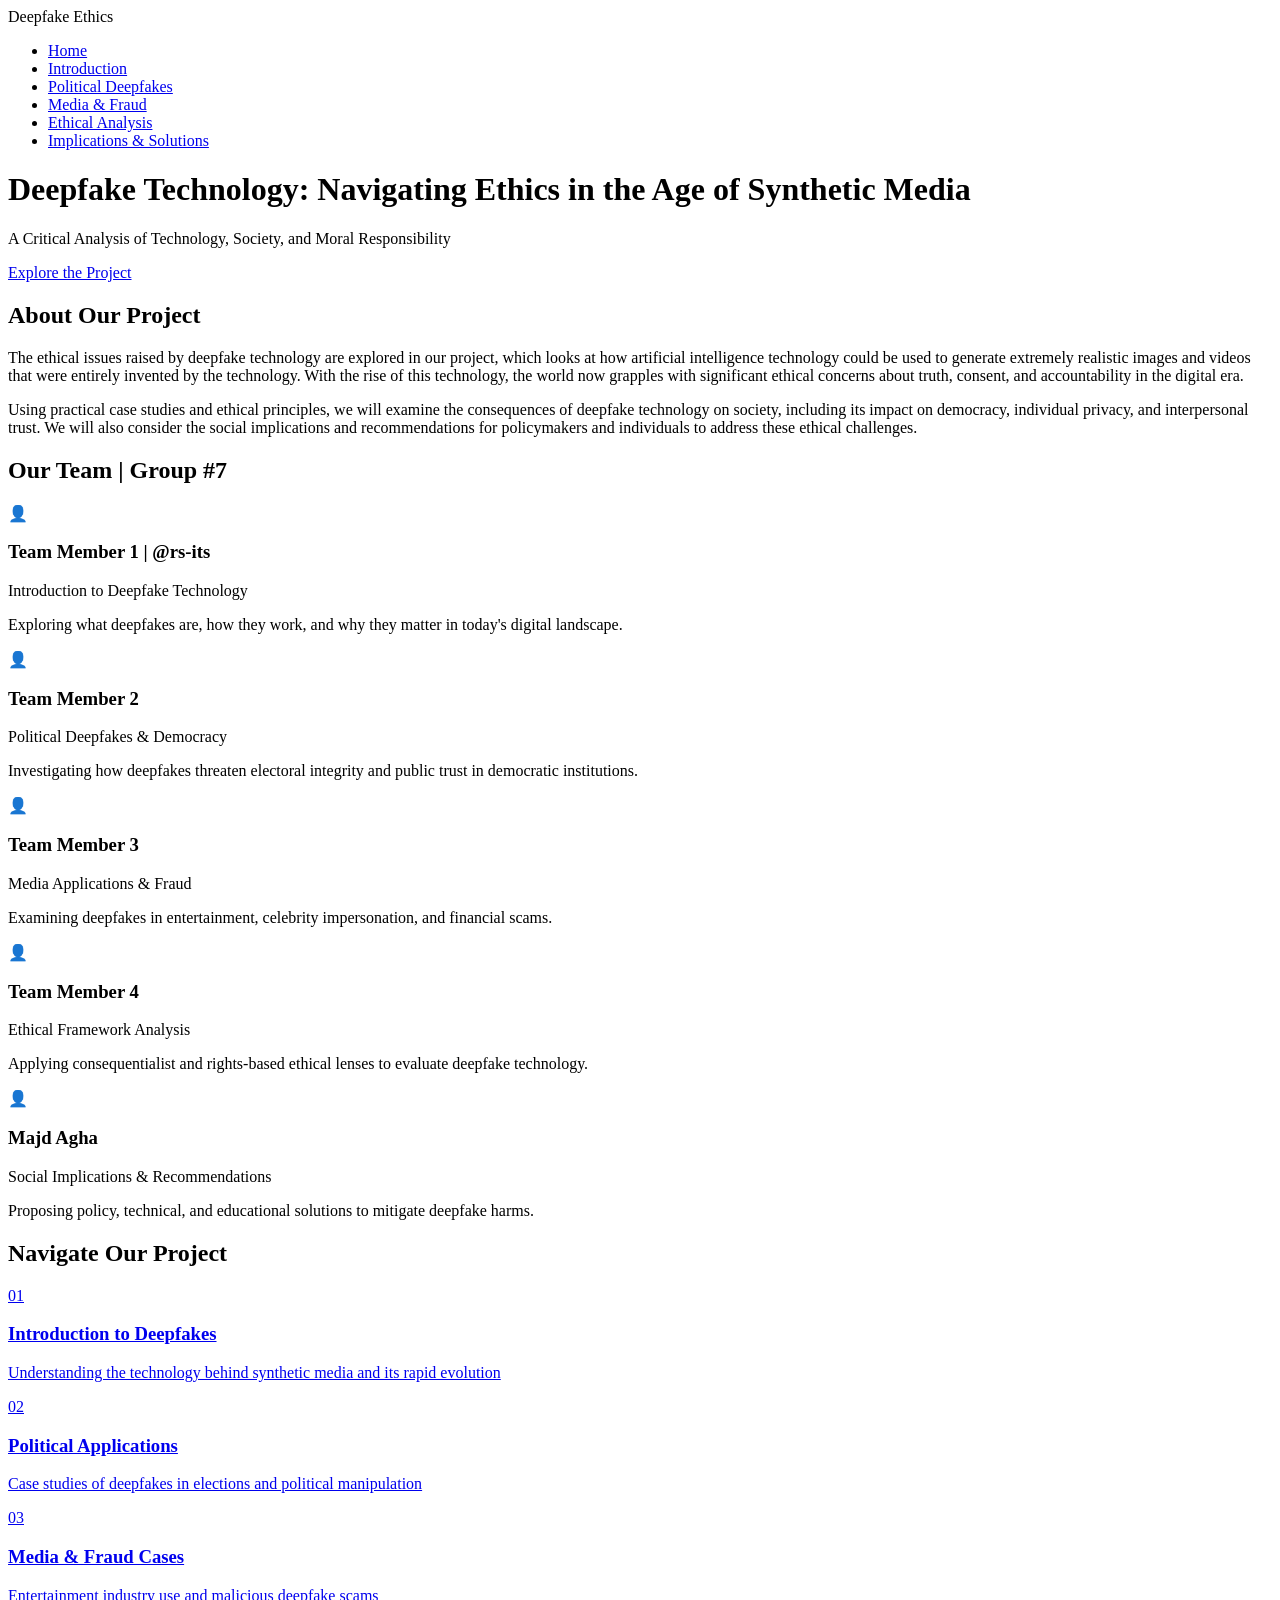
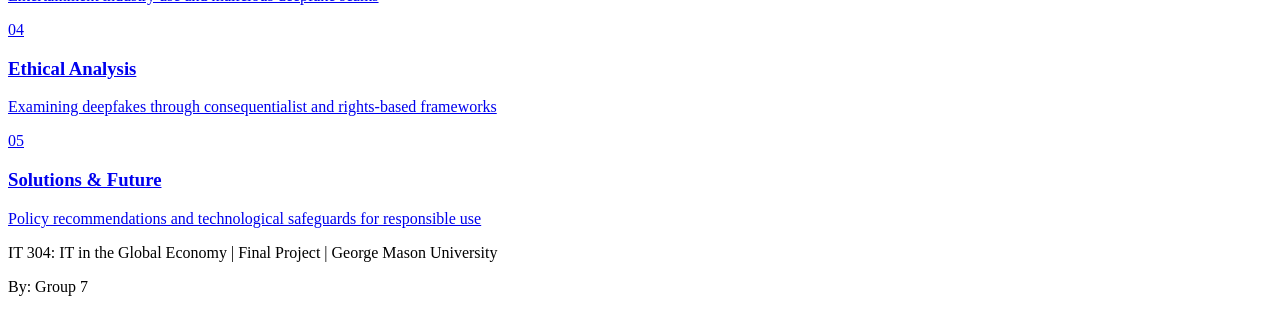
==== index.html @ 57bbc985 "Update index.html" ====
<!DOCTYPE html>
<html lang="en">
<head>
    <meta charset="UTF-8">
    <meta name="viewport" content="width=device-width, initial-scale=1.0">
    <title>Deepfake Technology: Ethics and Society | IT 304 Final Project</title>
    <link rel="stylesheet" href="styles.css">
</head>
<body>
    <nav class="navbar">
        <div class="nav-container">
            <div class="nav-logo">Deepfake Ethics</div>
            <ul class="nav-menu">
                <li><a href="index.html" class="active">Home</a></li>
                <li><a href="introduction.html">Introduction</a></li>
                <li><a href="application1.html">Political Deepfakes</a></li>
                <li><a href="application2.html">Media & Fraud</a></li>
                <li><a href="ethics.html">Ethical Analysis</a></li>
                <li><a href="recommendations.html">Implications & Solutions</a></li>
            </ul>
        </div>
    </nav>

    <div class="hero-section">
        <div class="hero-content">
            <h1>Deepfake Technology: Navigating Ethics in the Age of Synthetic Media</h1>
            <p class="hero-subtitle">A Critical Analysis of Technology, Society, and Moral Responsibility</p>
            <a href="introduction.html" class="cta-button">Explore the Project</a>
        </div>
    </div>

    <div class="container">
        <section class="about-section">
            <h2>About Our Project</h2>
            <p>The ethical issues raised by deepfake technology are explored in our project, which looks at how artificial intelligence technology could be used to generate extremely realistic images and videos that were entirely invented by the technology. With the rise of this technology, the world now grapples with significant ethical concerns about truth, consent, and accountability in the digital era.</p>
            
            <p>Using practical case studies and ethical principles, we will examine the consequences of deepfake technology on society, including its impact on democracy, individual privacy, and interpersonal trust. We will also consider the social implications and recommendations for policymakers and individuals to address these ethical challenges.</p>
        </section>

        <section class="team-section">
            <h2>Our Team | Group #7</h2>
            <div class="team-grid">
                <div class="team-member">
                    <div class="member-icon">👤</div>
                    <h3>Team Member 1 | @rs-its</h3>
                    <p class="member-role">Introduction to Deepfake Technology</p>
                    <p class="member-bio">Exploring what deepfakes are, how they work, and why they matter in today's digital landscape.</p>
                </div>

                <div class="team-member">
                    <div class="member-icon">👤</div>
                    <h3>Team Member 2</h3>
                    <p class="member-role">Political Deepfakes & Democracy</p>
                    <p class="member-bio">Investigating how deepfakes threaten electoral integrity and public trust in democratic institutions.</p>
                </div>

                <div class="team-member">
                    <div class="member-icon">👤</div>
                    <h3>Team Member 3</h3>
                    <p class="member-role">Media Applications & Fraud</p>
                    <p class="member-bio">Examining deepfakes in entertainment, celebrity impersonation, and financial scams.</p>
                </div>

                <div class="team-member">
                    <div class="member-icon">👤</div>
                    <h3>Team Member 4</h3>
                    <p class="member-role">Ethical Framework Analysis</p>
                    <p class="member-bio">Applying consequentialist and rights-based ethical lenses to evaluate deepfake technology.</p>
                </div>

                <div class="team-member">
                    <div class="member-icon">👤</div>
                    <h3>Majd Agha</h3>
                    <p class="member-role">Social Implications & Recommendations</p>
                    <p class="member-bio">Proposing policy, technical, and educational solutions to mitigate deepfake harms.</p>
                </div>
            </div>
        </section>

        <section class="navigation-section">
            <h2>Navigate Our Project</h2>
            <div class="nav-cards">
                <a href="introduction.html" class="nav-card">
                    <div class="card-number">01</div>
                    <h3>Introduction to Deepfakes</h3>
                    <p>Understanding the technology behind synthetic media and its rapid evolution</p>
                </a>

                <a href="application1.html" class="nav-card">
                    <div class="card-number">02</div>
                    <h3>Political Applications</h3>
                    <p>Case studies of deepfakes in elections and political manipulation</p>
                </a>

                <a href="application2.html" class="nav-card">
                    <div class="card-number">03</div>
                    <h3>Media & Fraud Cases</h3>
                    <p>Entertainment industry use and malicious deepfake scams</p>
                </a>

                <a href="ethics.html" class="nav-card">
                    <div class="card-number">04</div>
                    <h3>Ethical Analysis</h3>
                    <p>Examining deepfakes through consequentialist and rights-based frameworks</p>
                </a>

                <a href="recommendations.html" class="nav-card">
                    <div class="card-number">05</div>
                    <h3>Solutions & Future</h3>
                    <p>Policy recommendations and technological safeguards for responsible use</p>
                </a>
            </div>
        </section>
    </div>

    <footer>
        <p>IT 304: IT in the Global Economy | Final Project | George Mason University</p>
        <p>By: Group 7</p>
    </footer>
</body>
</html>
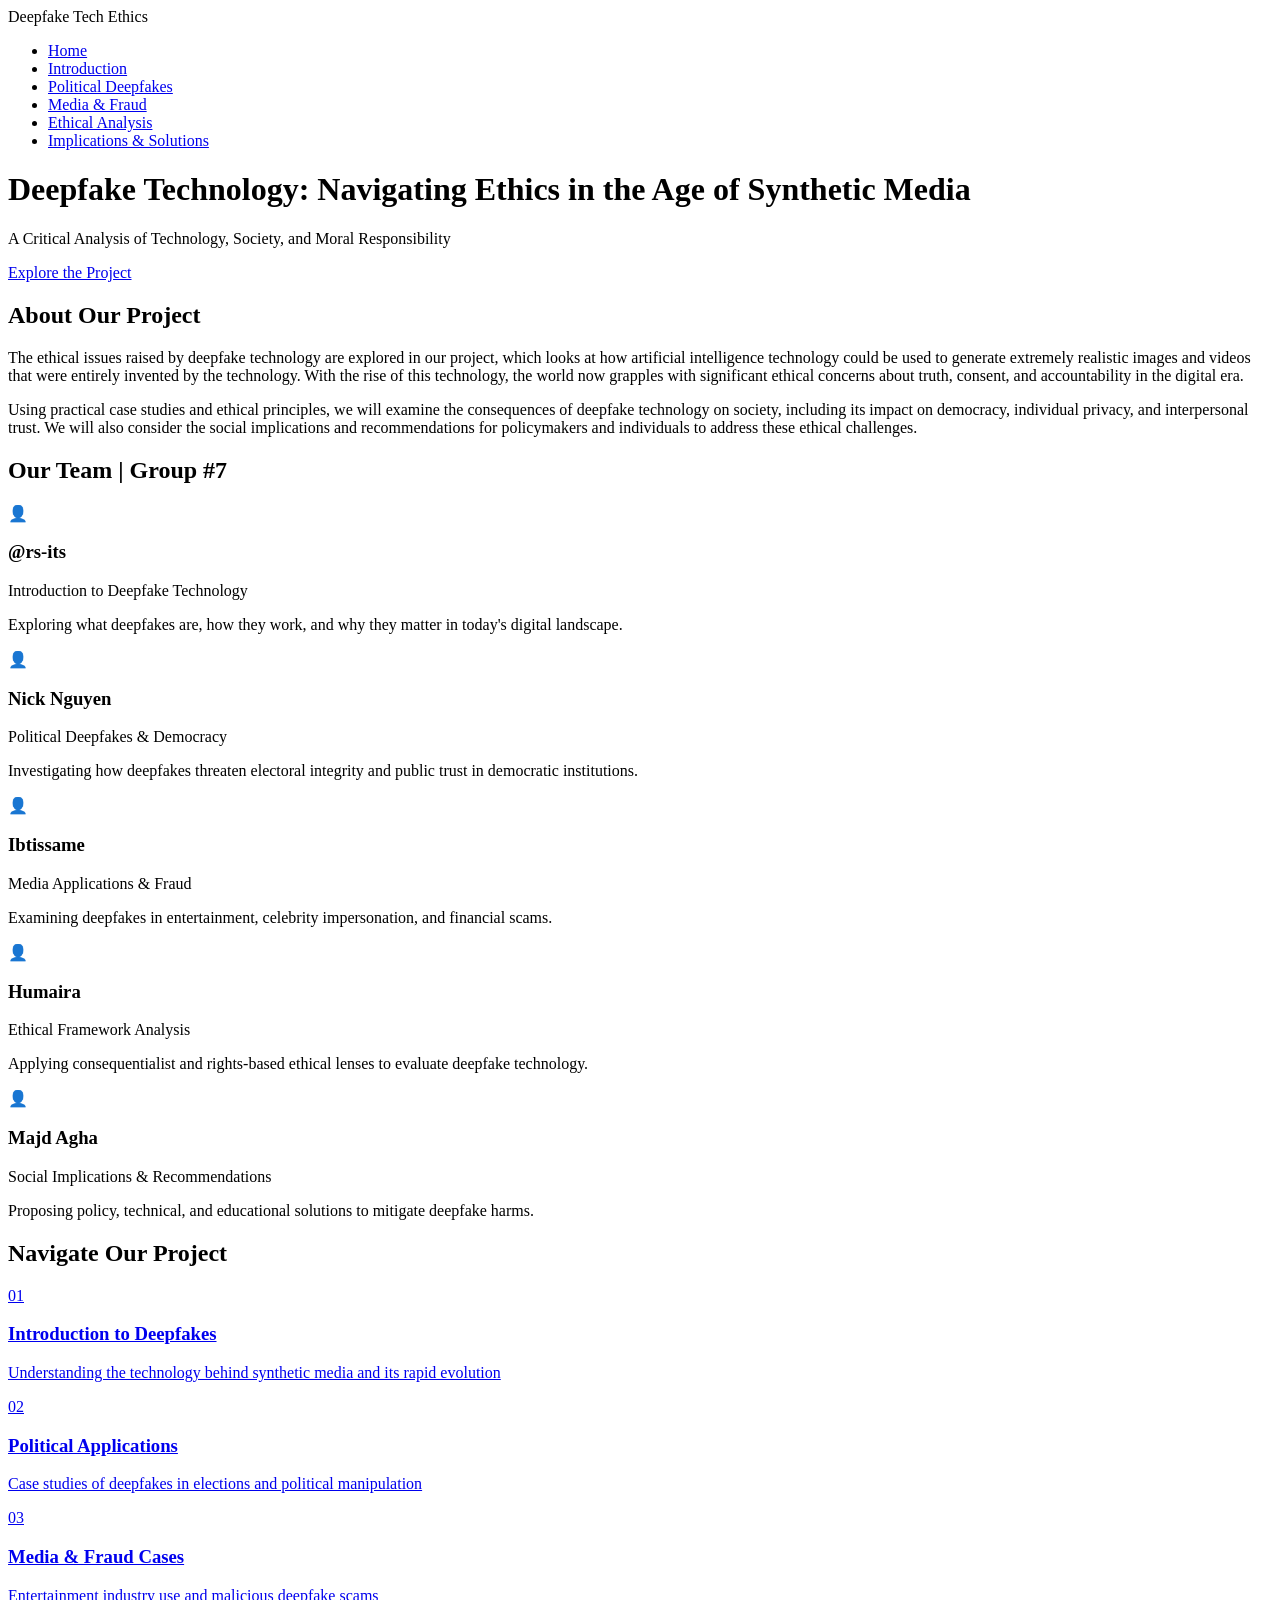
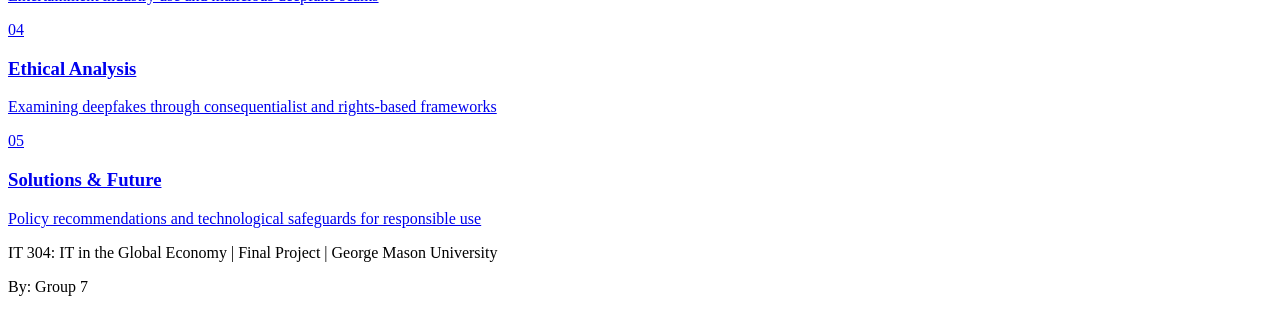
==== commit 4e1aa774: "Update index.html" ====
--- a/index.html
+++ b/index.html
@@ -9,7 +9,7 @@
 <body>
     <nav class="navbar">
         <div class="nav-container">
-            <div class="nav-logo">Deepfake Ethics</div>
+            <div class="nav-logo">Deepfake Tech Ethics</div>
             <ul class="nav-menu">
                 <li><a href="index.html" class="active">Home</a></li>
                 <li><a href="introduction.html">Introduction</a></li>
@@ -42,28 +42,28 @@
             <div class="team-grid">
                 <div class="team-member">
                     <div class="member-icon">👤</div>
-                    <h3>Team Member 1 | @rs-its</h3>
+                    <h3>@rs-its</h3>
                     <p class="member-role">Introduction to Deepfake Technology</p>
                     <p class="member-bio">Exploring what deepfakes are, how they work, and why they matter in today's digital landscape.</p>
                 </div>
 
                 <div class="team-member">
                     <div class="member-icon">👤</div>
-                    <h3>Team Member 2</h3>
+                    <h3>Nick Nguyen</h3>
                     <p class="member-role">Political Deepfakes & Democracy</p>
                     <p class="member-bio">Investigating how deepfakes threaten electoral integrity and public trust in democratic institutions.</p>
                 </div>
 
                 <div class="team-member">
                     <div class="member-icon">👤</div>
-                    <h3>Team Member 3</h3>
+                    <h3>Ibtissame</h3>
                     <p class="member-role">Media Applications & Fraud</p>
                     <p class="member-bio">Examining deepfakes in entertainment, celebrity impersonation, and financial scams.</p>
                 </div>
 
                 <div class="team-member">
                     <div class="member-icon">👤</div>
-                    <h3>Team Member 4</h3>
+                    <h3>Humaira</h3>
                     <p class="member-role">Ethical Framework Analysis</p>
                     <p class="member-bio">Applying consequentialist and rights-based ethical lenses to evaluate deepfake technology.</p>
                 </div>
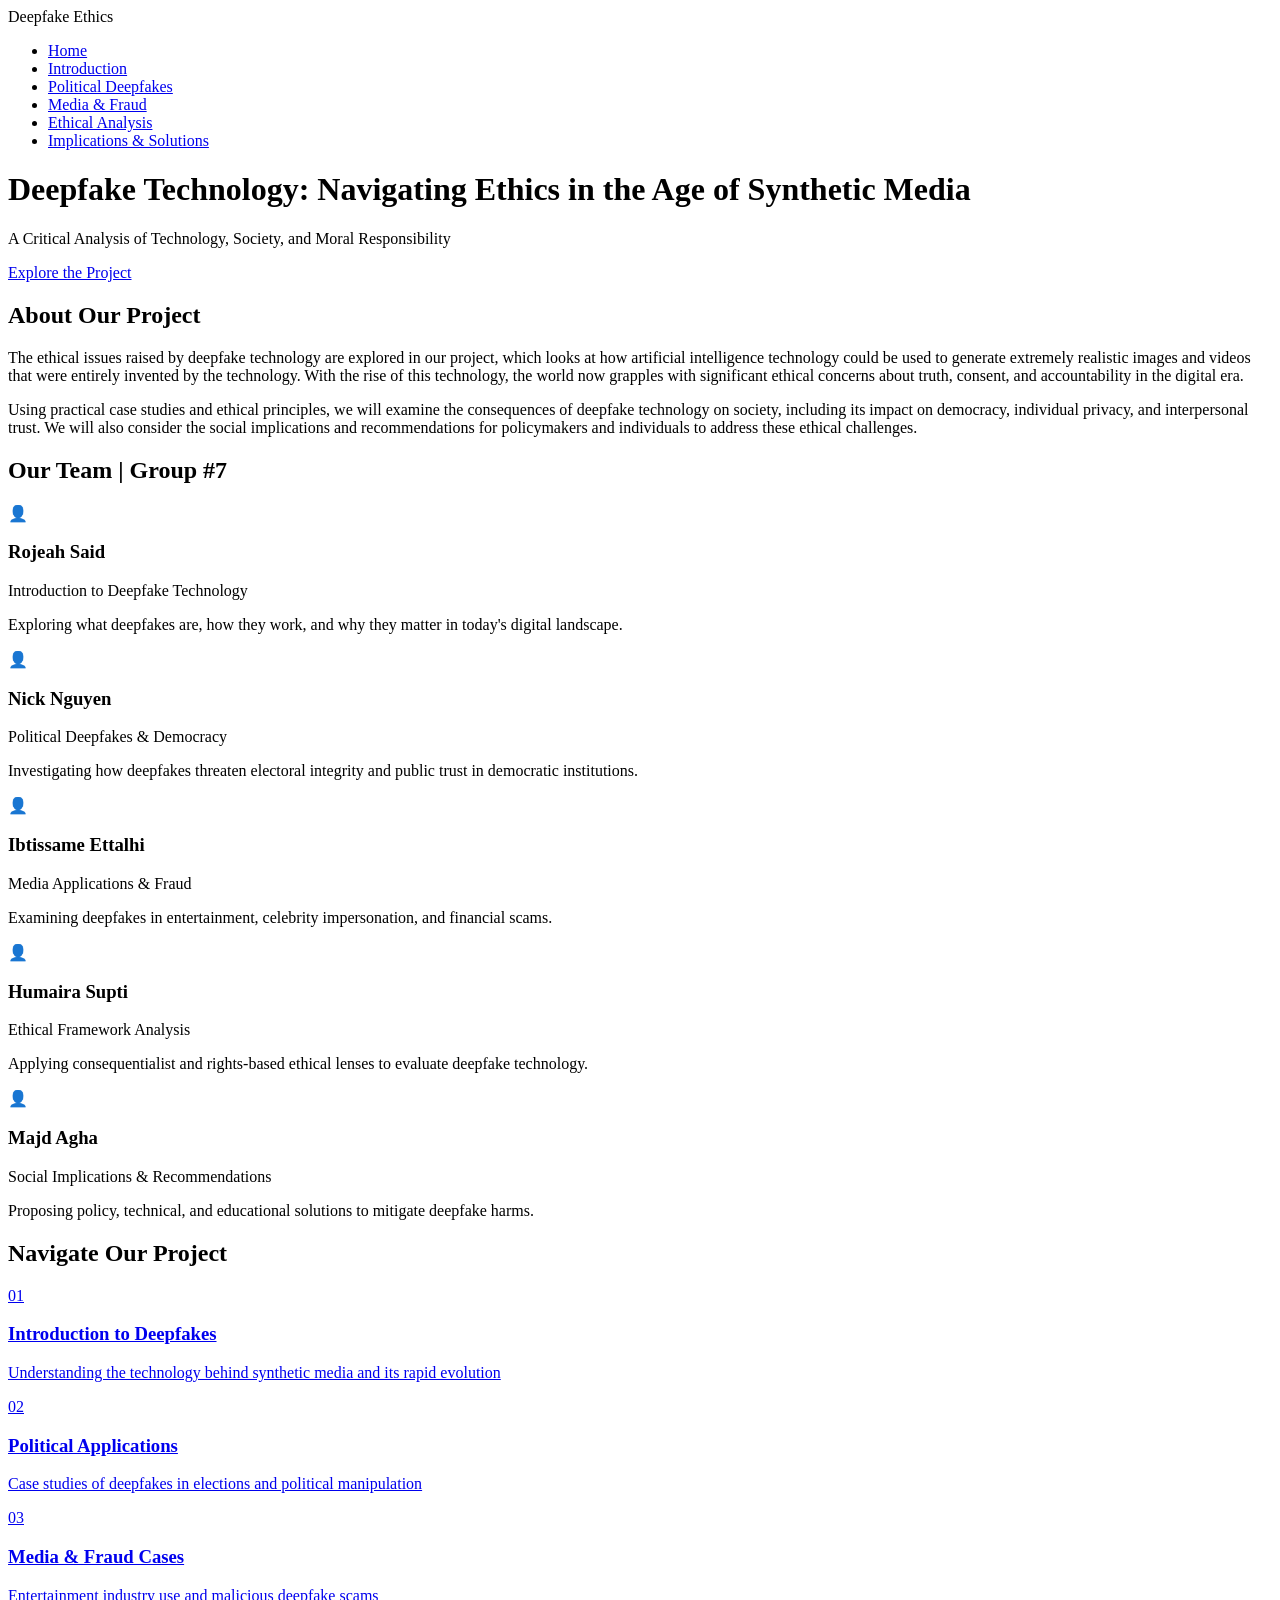
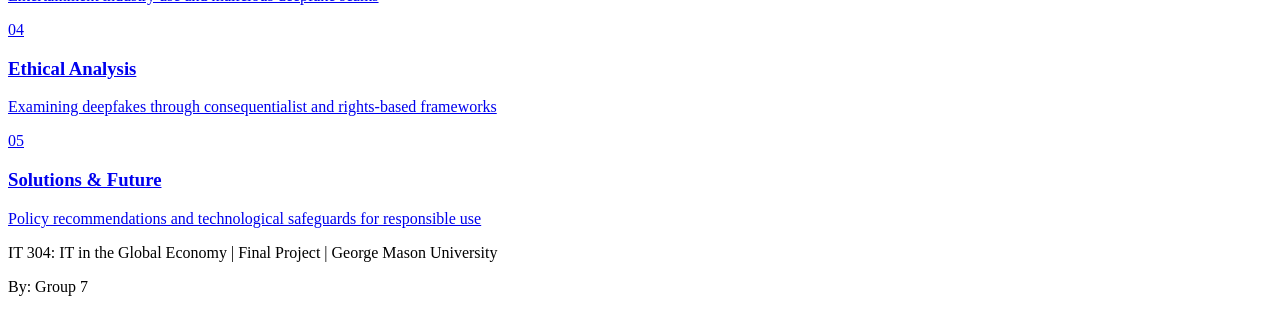
==== commit 70917820: "Update team member names in index.html" ====
--- a/index.html
+++ b/index.html
@@ -9,7 +9,7 @@
 <body>
     <nav class="navbar">
         <div class="nav-container">
-            <div class="nav-logo">Deepfake Tech Ethics</div>
+            <div class="nav-logo">Deepfake Ethics</div>
             <ul class="nav-menu">
                 <li><a href="index.html" class="active">Home</a></li>
                 <li><a href="introduction.html">Introduction</a></li>
@@ -42,7 +42,7 @@
             <div class="team-grid">
                 <div class="team-member">
                     <div class="member-icon">👤</div>
-                    <h3>@rs-its</h3>
+                    <h3>Rojeah Said</h3>
                     <p class="member-role">Introduction to Deepfake Technology</p>
                     <p class="member-bio">Exploring what deepfakes are, how they work, and why they matter in today's digital landscape.</p>
                 </div>
@@ -56,14 +56,14 @@
 
                 <div class="team-member">
                     <div class="member-icon">👤</div>
-                    <h3>Ibtissame</h3>
+                    <h3>Ibtissame Ettalhi</h3>
                     <p class="member-role">Media Applications & Fraud</p>
                     <p class="member-bio">Examining deepfakes in entertainment, celebrity impersonation, and financial scams.</p>
                 </div>
 
                 <div class="team-member">
                     <div class="member-icon">👤</div>
-                    <h3>Humaira</h3>
+                    <h3>Humaira Supti</h3>
                     <p class="member-role">Ethical Framework Analysis</p>
                     <p class="member-bio">Applying consequentialist and rights-based ethical lenses to evaluate deepfake technology.</p>
                 </div>
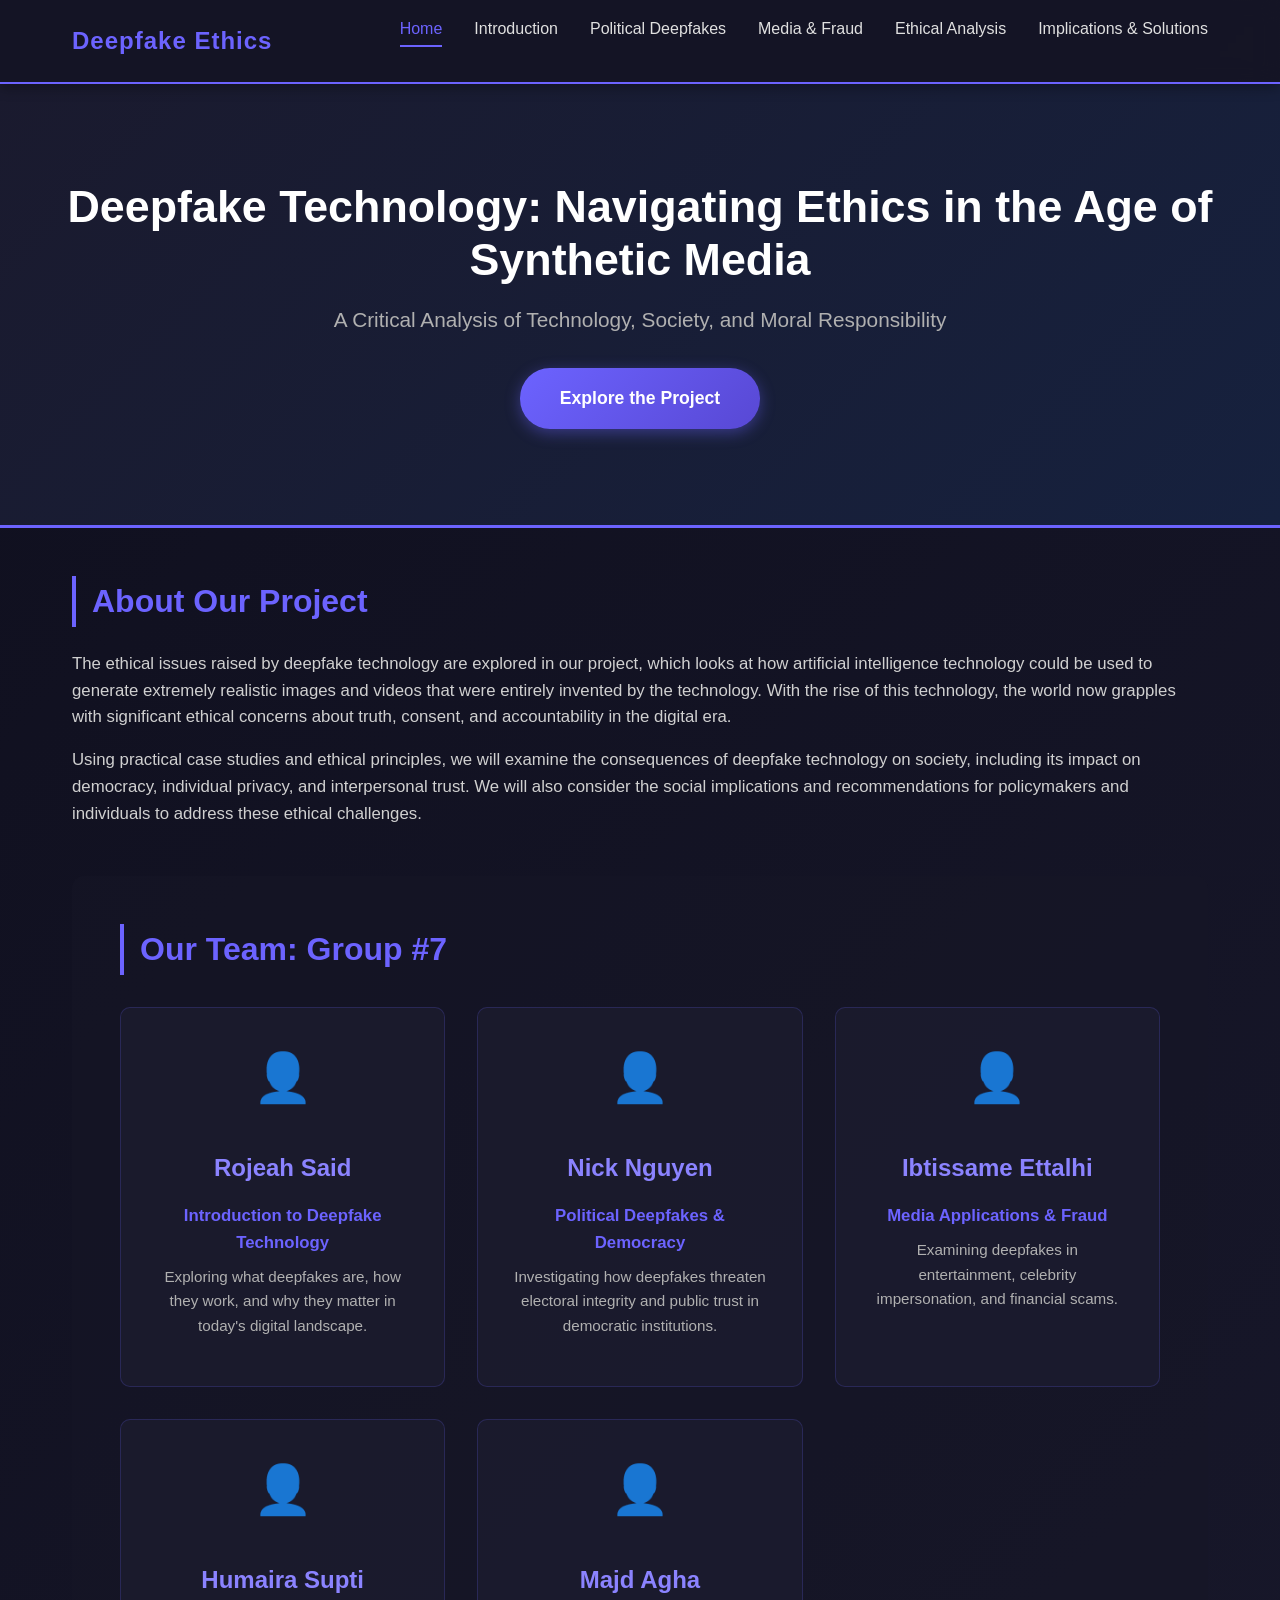
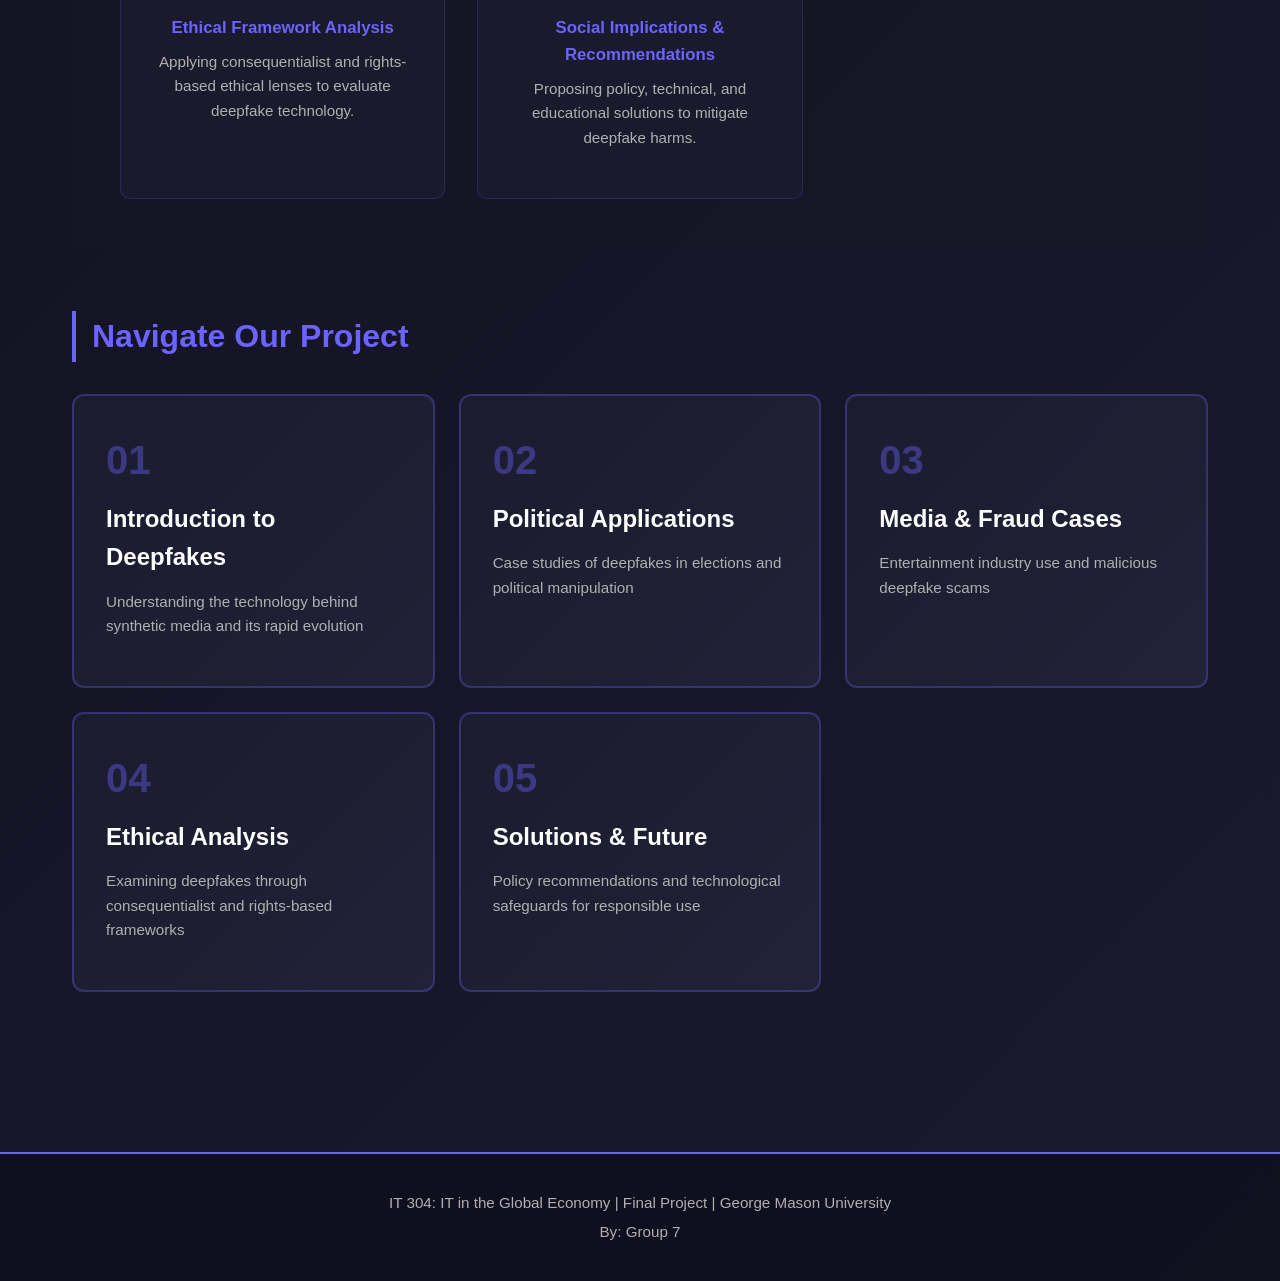
==== commit 22e19920: "Update index.html" ====
--- a/index.html
+++ b/index.html
@@ -38,7 +38,7 @@
         </section>
 
         <section class="team-section">
-            <h2>Our Team | Group #7</h2>
+            <h2>Our Team: Group #7</h2>
             <div class="team-grid">
                 <div class="team-member">
                     <div class="member-icon">👤</div>
--- a/styles.css
+++ b/styles.css
@@ -0,0 +1,442 @@
+/* =====================
+   GLOBAL STYLES & RESET
+   ===================== */
+
+* {
+    margin: 0;
+    padding: 0;
+    box-sizing: border-box;
+}
+
+body {
+    font-family: 'Segoe UI', Tahoma, Geneva, Verdana, sans-serif;
+    background: linear-gradient(135deg, #0f0f1e 0%, #1a1a2e 100%);
+    color: #e0e0e0;
+    line-height: 1.6;
+    min-height: 100vh;
+}
+
+/* ===========================
+   NAVIGATION BAR
+   =========================== */
+
+.navbar {
+    background: rgba(22, 22, 38, 0.95);
+    -webkit-backdrop-filter: blur(10px);
+    backdrop-filter: blur(10px);
+    padding: 1rem 0;
+    position: sticky;
+    top: 0;
+    z-index: 1000;
+    border-bottom: 2px solid #6c63ff;
+    box-shadow: 0 4px 12px rgba(0, 0, 0, 0.3);
+}
+
+.nav-container {
+    max-width: 1200px;
+    margin: 0 auto;
+    display: flex;
+    justify-content: space-between;
+    align-items: center;
+    padding: 0 2rem;
+}
+
+.nav-logo {
+    font-size: 1.5rem;
+    font-weight: bold;
+    color: #6c63ff;
+    letter-spacing: 1px;
+}
+
+.nav-menu {
+    display: flex;
+    list-style: none;
+    gap: 2rem;
+}
+
+.nav-menu a {
+    color: #e0e0e0;
+    text-decoration: none;
+    font-weight: 500;
+    transition: color 0.3s ease;
+    padding: 0.5rem 0;
+    border-bottom: 2px solid transparent;
+}
+
+.nav-menu a:hover,
+.nav-menu a.active {
+    color: #6c63ff;
+    border-bottom: 2px solid #6c63ff;
+}
+
+/* ===========================
+   HERO SECTION (Landing Page)
+   =========================== */
+
+.hero-section {
+    background: linear-gradient(135deg, #1a1a2e 0%, #16213e 100%);
+    padding: 6rem 2rem;
+    text-align: center;
+    border-bottom: 3px solid #6c63ff;
+}
+
+.hero-content h1 {
+    font-size: 2.8rem;
+    color: #ffffff;
+    margin-bottom: 1rem;
+    line-height: 1.2;
+}
+
+.hero-subtitle {
+    font-size: 1.3rem;
+    color: #b0b0b0;
+    margin-bottom: 2rem;
+}
+
+.cta-button {
+    display: inline-block;
+    background: linear-gradient(135deg, #6c63ff 0%, #5848d4 100%);
+    color: white;
+    padding: 1rem 2.5rem;
+    border-radius: 30px;
+    text-decoration: none;
+    font-weight: 600;
+    font-size: 1.1rem;
+    transition: transform 0.3s ease, box-shadow 0.3s ease;
+    box-shadow: 0 4px 15px rgba(108, 99, 255, 0.4);
+}
+
+.cta-button:hover {
+    transform: translateY(-3px);
+    box-shadow: 0 6px 20px rgba(108, 99, 255, 0.6);
+}
+
+/* ===========================
+   CONTAINER & SECTIONS
+   =========================== */
+
+.container {
+    max-width: 1200px;
+    margin: 0 auto;
+    padding: 3rem 2rem;
+}
+
+.content-container {
+    max-width: 900px;
+    margin: 0 auto;
+    padding: 3rem 2rem;
+}
+
+section {
+    margin-bottom: 3rem;
+}
+
+h2 {
+    font-size: 2rem;
+    color: #6c63ff;
+    margin-bottom: 1.5rem;
+    border-left: 4px solid #6c63ff;
+    padding-left: 1rem;
+}
+
+h3 {
+    font-size: 1.5rem;
+    color: #8b83ff;
+    margin-top: 2rem;
+    margin-bottom: 1rem;
+}
+
+h4 {
+    font-size: 1.2rem;
+    color: #a09dff;
+    margin-top: 1.5rem;
+    margin-bottom: 0.8rem;
+}
+
+p {
+    margin-bottom: 1rem;
+    color: #d0d0d0;
+    font-size: 1.05rem;
+}
+
+/* ===========================
+   TEAM SECTION
+   =========================== */
+
+.team-section {
+    background: rgba(22, 22, 38, 0.5);
+    padding: 3rem;
+    border-radius: 12px;
+    margin-top: 3rem;
+}
+
+.team-grid {
+    display: grid;
+    grid-template-columns: repeat(auto-fit, minmax(250px, 1fr));
+    gap: 2rem;
+    margin-top: 2rem;
+}
+
+.team-member {
+    background: rgba(30, 30, 50, 0.6);
+    padding: 2rem;
+    border-radius: 10px;
+    text-align: center;
+    border: 1px solid rgba(108, 99, 255, 0.2);
+    transition: transform 0.3s ease, border-color 0.3s ease;
+}
+
+.team-member:hover {
+    transform: translateY(-5px);
+    border-color: rgba(108, 99, 255, 0.6);
+}
+
+.member-icon {
+    font-size: 3rem;
+    margin-bottom: 1rem;
+}
+
+.member-role {
+    color: #6c63ff;
+    font-weight: 600;
+    margin: 0.5rem 0;
+}
+
+.member-bio {
+    font-size: 0.95rem;
+    color: #b0b0b0;
+}
+
+/* ===========================
+   NAVIGATION CARDS
+   =========================== */
+
+.navigation-section {
+    margin-top: 4rem;
+}
+
+.nav-cards {
+    display: grid;
+    grid-template-columns: repeat(auto-fit, minmax(280px, 1fr));
+    gap: 1.5rem;
+    margin-top: 2rem;
+}
+
+.nav-card {
+    background: linear-gradient(135deg, rgba(30, 30, 50, 0.8) 0%, rgba(40, 40, 65, 0.6) 100%);
+    padding: 2rem;
+    border-radius: 12px;
+    text-decoration: none;
+    color: inherit;
+    border: 2px solid rgba(108, 99, 255, 0.3);
+    transition: all 0.3s ease;
+    display: block;
+}
+
+.nav-card:hover {
+    transform: translateY(-5px);
+    border-color: #6c63ff;
+    box-shadow: 0 8px 25px rgba(108, 99, 255, 0.3);
+}
+
+.card-number {
+    font-size: 2.5rem;
+    font-weight: bold;
+    color: rgba(108, 99, 255, 0.4);
+    margin-bottom: 0.5rem;
+}
+
+.nav-card h3 {
+    color: #ffffff;
+    margin-top: 0.5rem;
+    margin-bottom: 0.8rem;
+}
+
+.nav-card p {
+    font-size: 0.95rem;
+    color: #b0b0b0;
+}
+
+/* ===========================
+   CONTENT SECTIONS
+   =========================== */
+
+.content-section {
+    background: rgba(22, 22, 38, 0.4);
+    padding: 2.5rem;
+    border-radius: 10px;
+    margin-bottom: 2rem;
+    border-left: 4px solid #6c63ff;
+}
+
+.intro-box {
+    background: linear-gradient(135deg, rgba(108, 99, 255, 0.15) 0%, rgba(88, 72, 212, 0.1) 100%);
+    border: 1px solid rgba(108, 99, 255, 0.3);
+    padding: 1.5rem;
+    border-radius: 8px;
+    margin: 1.5rem 0;
+}
+
+.highlight-box {
+    background: rgba(108, 99, 255, 0.1);
+    border-left: 4px solid #6c63ff;
+    padding: 1.2rem;
+    margin: 1.5rem 0;
+    border-radius: 4px;
+}
+
+.image-placeholder {
+    background: linear-gradient(135deg, rgba(30, 30, 50, 0.8) 0%, rgba(40, 40, 60, 0.6) 100%);
+    border: 2px dashed rgba(108, 99, 255, 0.4);
+    padding: 3rem 2rem;
+    text-align: center;
+    border-radius: 8px;
+    margin: 2rem 0;
+    color: #8b83ff;
+}
+
+.image-placeholder p {
+    margin: 0;
+    font-style: italic;
+}
+
+/* For actual images when added */
+.content-image {
+    width: 100%;
+    max-width: 700px;
+    height: auto;
+    border-radius: 8px;
+    margin: 2rem 0;
+    box-shadow: 0 4px 15px rgba(0, 0, 0, 0.5);
+    border: 2px solid rgba(108, 99, 255, 0.2);
+}
+
+/* ===========================
+   TEMPLATE INSTRUCTIONS
+   =========================== */
+
+.template-instructions {
+    background: rgba(255, 165, 0, 0.1);
+    border: 2px solid rgba(255, 165, 0, 0.4);
+    padding: 1.5rem;
+    border-radius: 8px;
+    margin: 2rem 0;
+}
+
+.template-instructions h4 {
+    color: #ffb84d;
+    margin-top: 0;
+}
+
+.template-instructions ul {
+    margin-left: 1.5rem;
+    color: #ffd699;
+}
+
+.template-instructions li {
+    margin-bottom: 0.5rem;
+}
+
+/* ===========================
+   REFERENCES SECTION
+   =========================== */
+
+.references {
+    background: rgba(30, 30, 50, 0.5);
+    padding: 2rem;
+    border-radius: 8px;
+    margin-top: 3rem;
+    border-top: 3px solid #6c63ff;
+}
+
+.references h3 {
+    color: #6c63ff;
+    margin-top: 0;
+}
+
+.references ol {
+    margin-left: 1.5rem;
+    color: #c0c0c0;
+}
+
+.references li {
+    margin-bottom: 0.8rem;
+    line-height: 1.6;
+}
+
+.references a {
+    color: #8b83ff;
+    text-decoration: none;
+    transition: color 0.3s ease;
+}
+
+.references a:hover {
+    color: #6c63ff;
+    text-decoration: underline;
+}
+
+/* ===========================
+   LISTS
+   =========================== */
+
+ul, ol {
+    margin-left: 2rem;
+    margin-bottom: 1rem;
+}
+
+li {
+    margin-bottom: 0.5rem;
+    color: #d0d0d0;
+}
+
+/* ===========================
+   FOOTER
+   =========================== */
+
+footer {
+    background: rgba(15, 15, 30, 0.9);
+    text-align: center;
+    padding: 2rem;
+    margin-top: 4rem;
+    border-top: 2px solid #6c63ff;
+}
+
+footer p {
+    margin: 0.3rem 0;
+    color: #b0b0b0;
+    font-size: 0.95rem;
+}
+
+/* ===========================
+   RESPONSIVE DESIGN
+   =========================== */
+
+@media (max-width: 768px) {
+    .nav-menu {
+        flex-direction: column;
+        gap: 1rem;
+    }
+    
+    .nav-container {
+        flex-direction: column;
+        gap: 1rem;
+    }
+    
+    .hero-content h1 {
+        font-size: 2rem;
+    }
+    
+    .hero-subtitle {
+        font-size: 1.1rem;
+    }
+    
+    .team-grid,
+    .nav-cards {
+        grid-template-columns: 1fr;
+    }
+    
+    .container,
+    .content-container {
+        padding: 2rem 1rem;
+    }
+}
